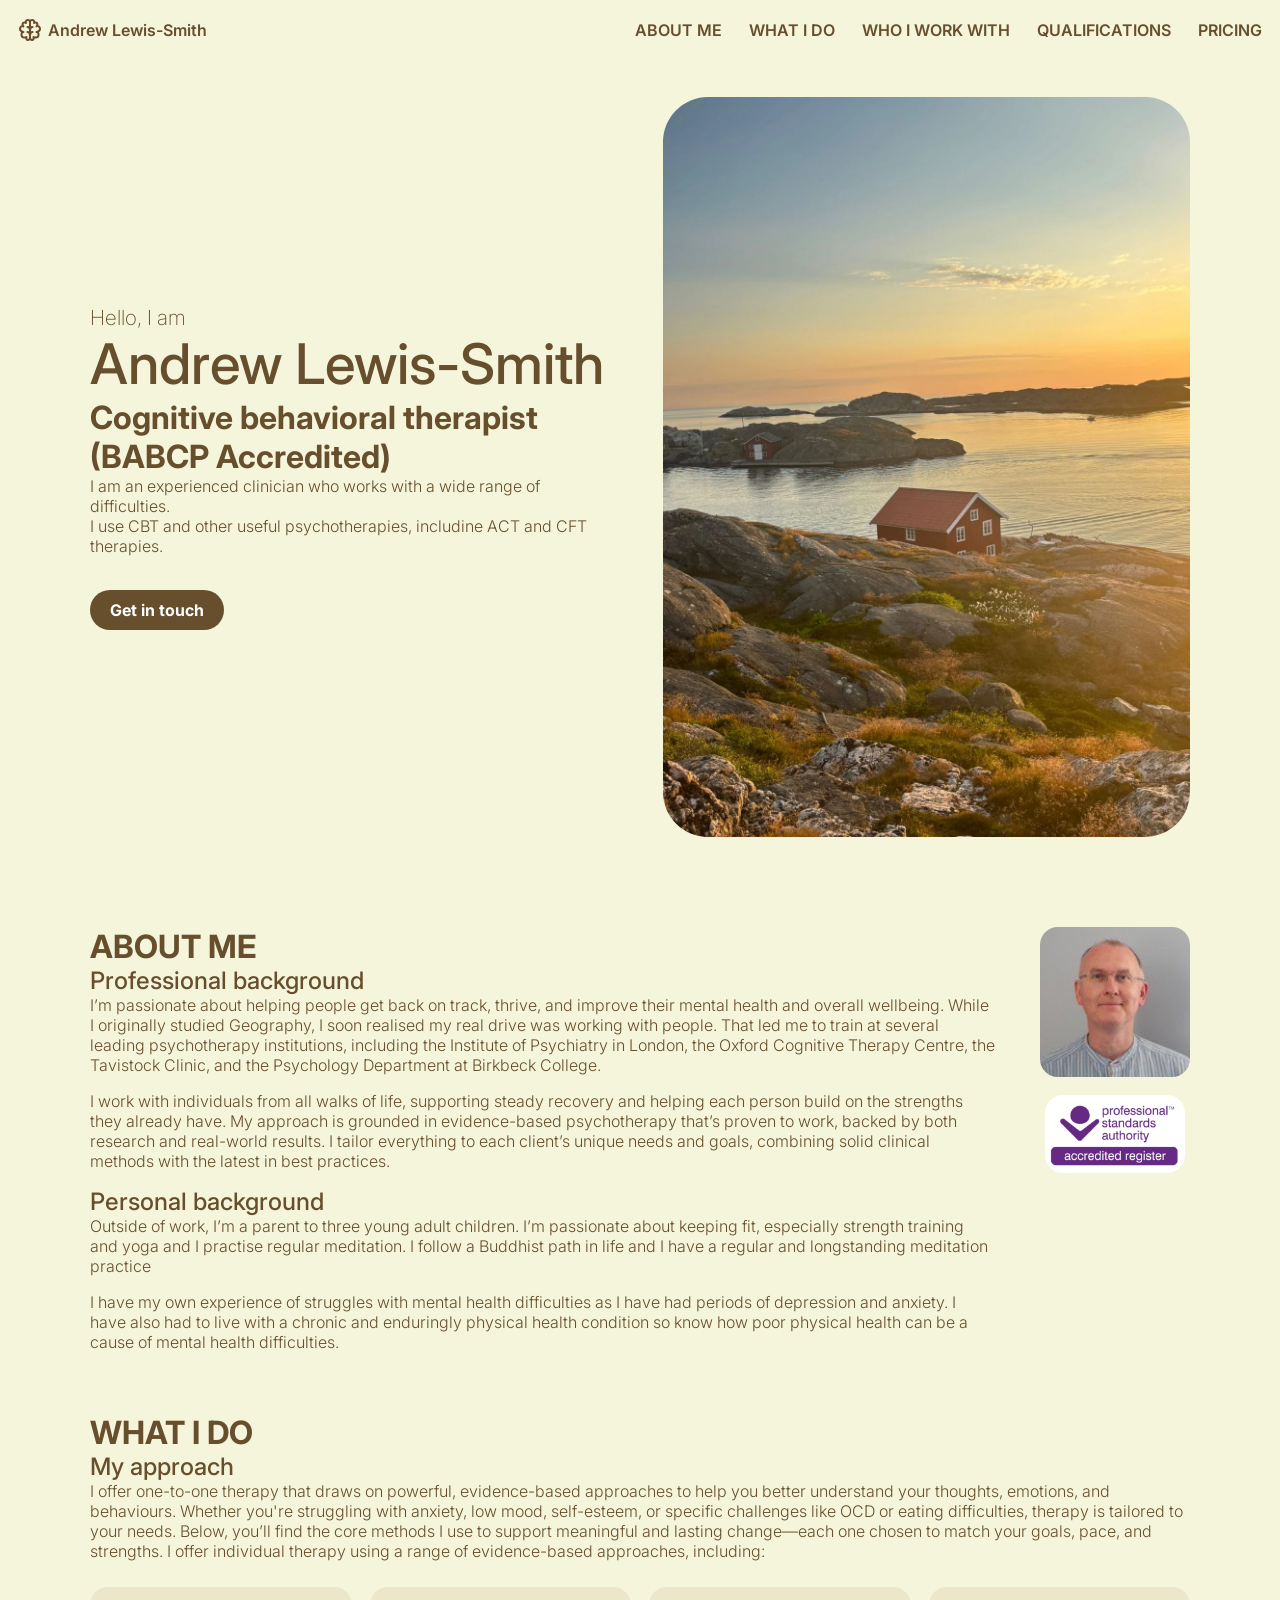
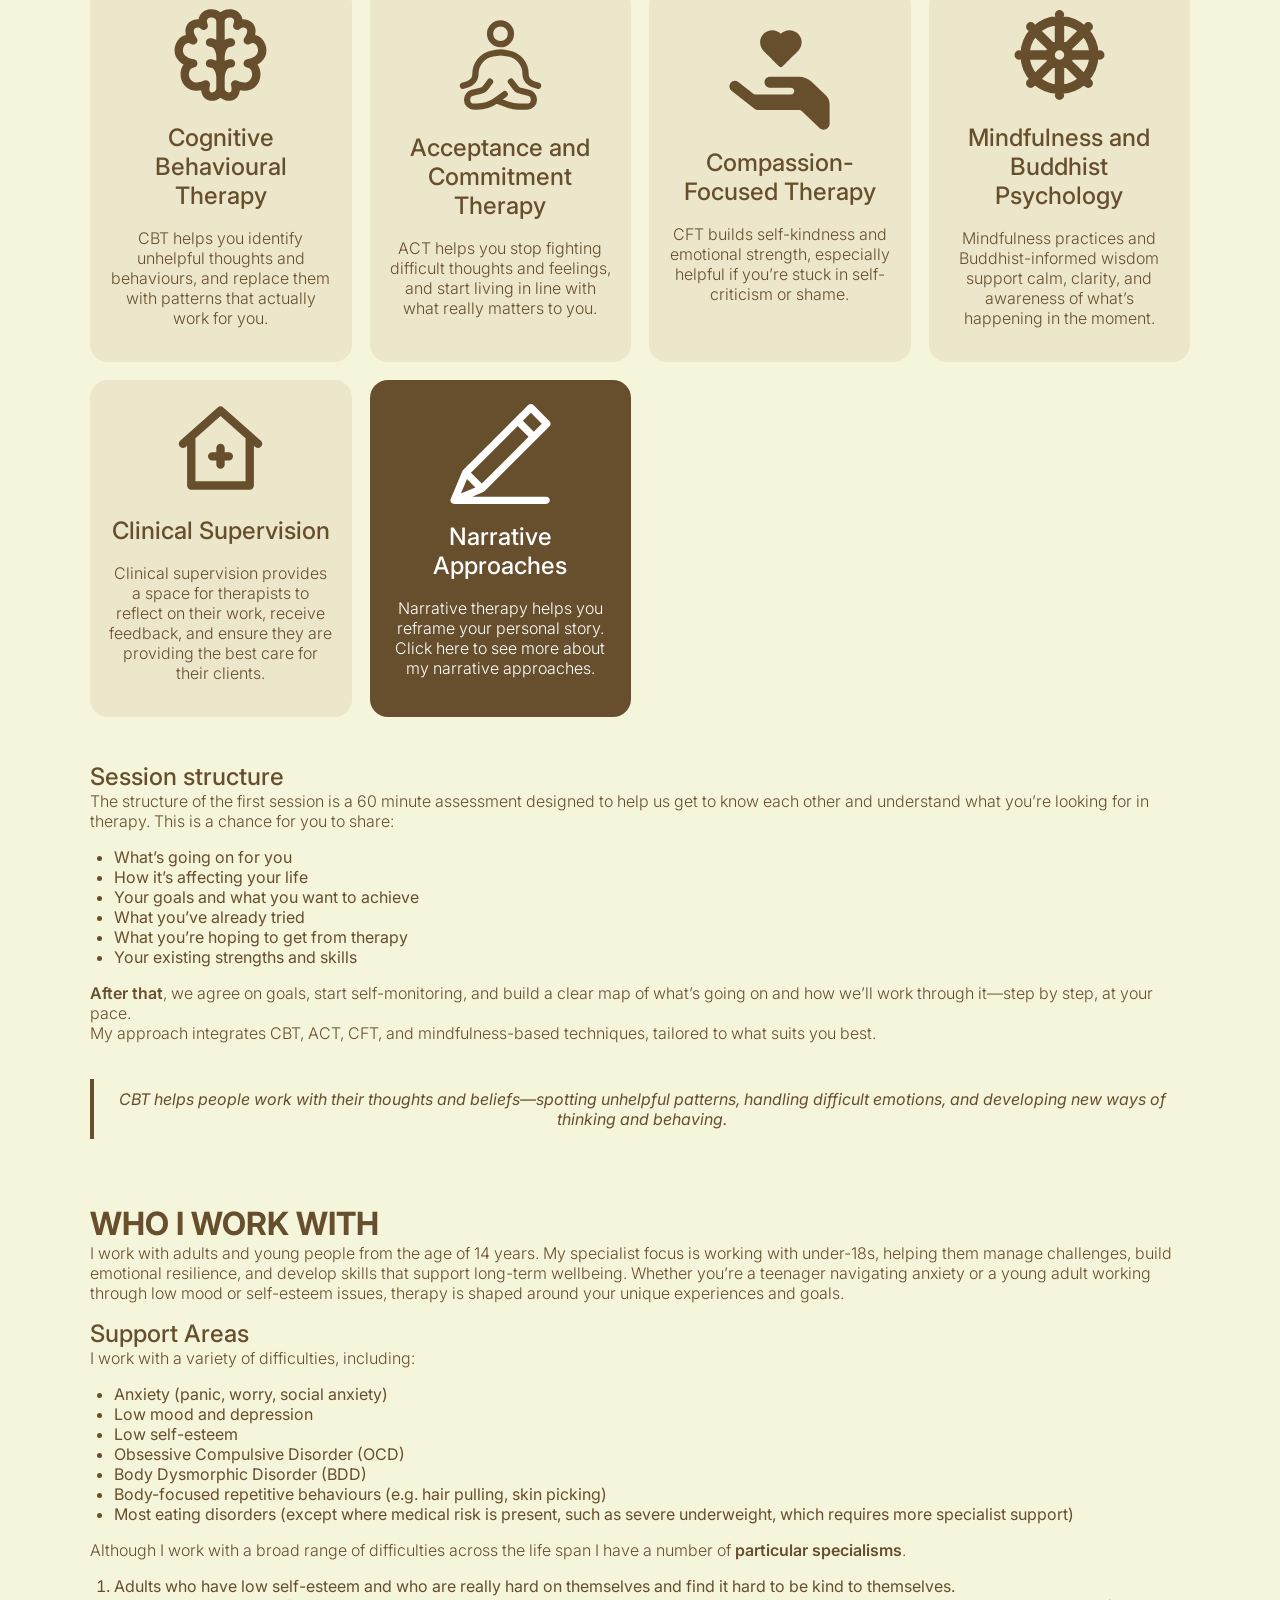
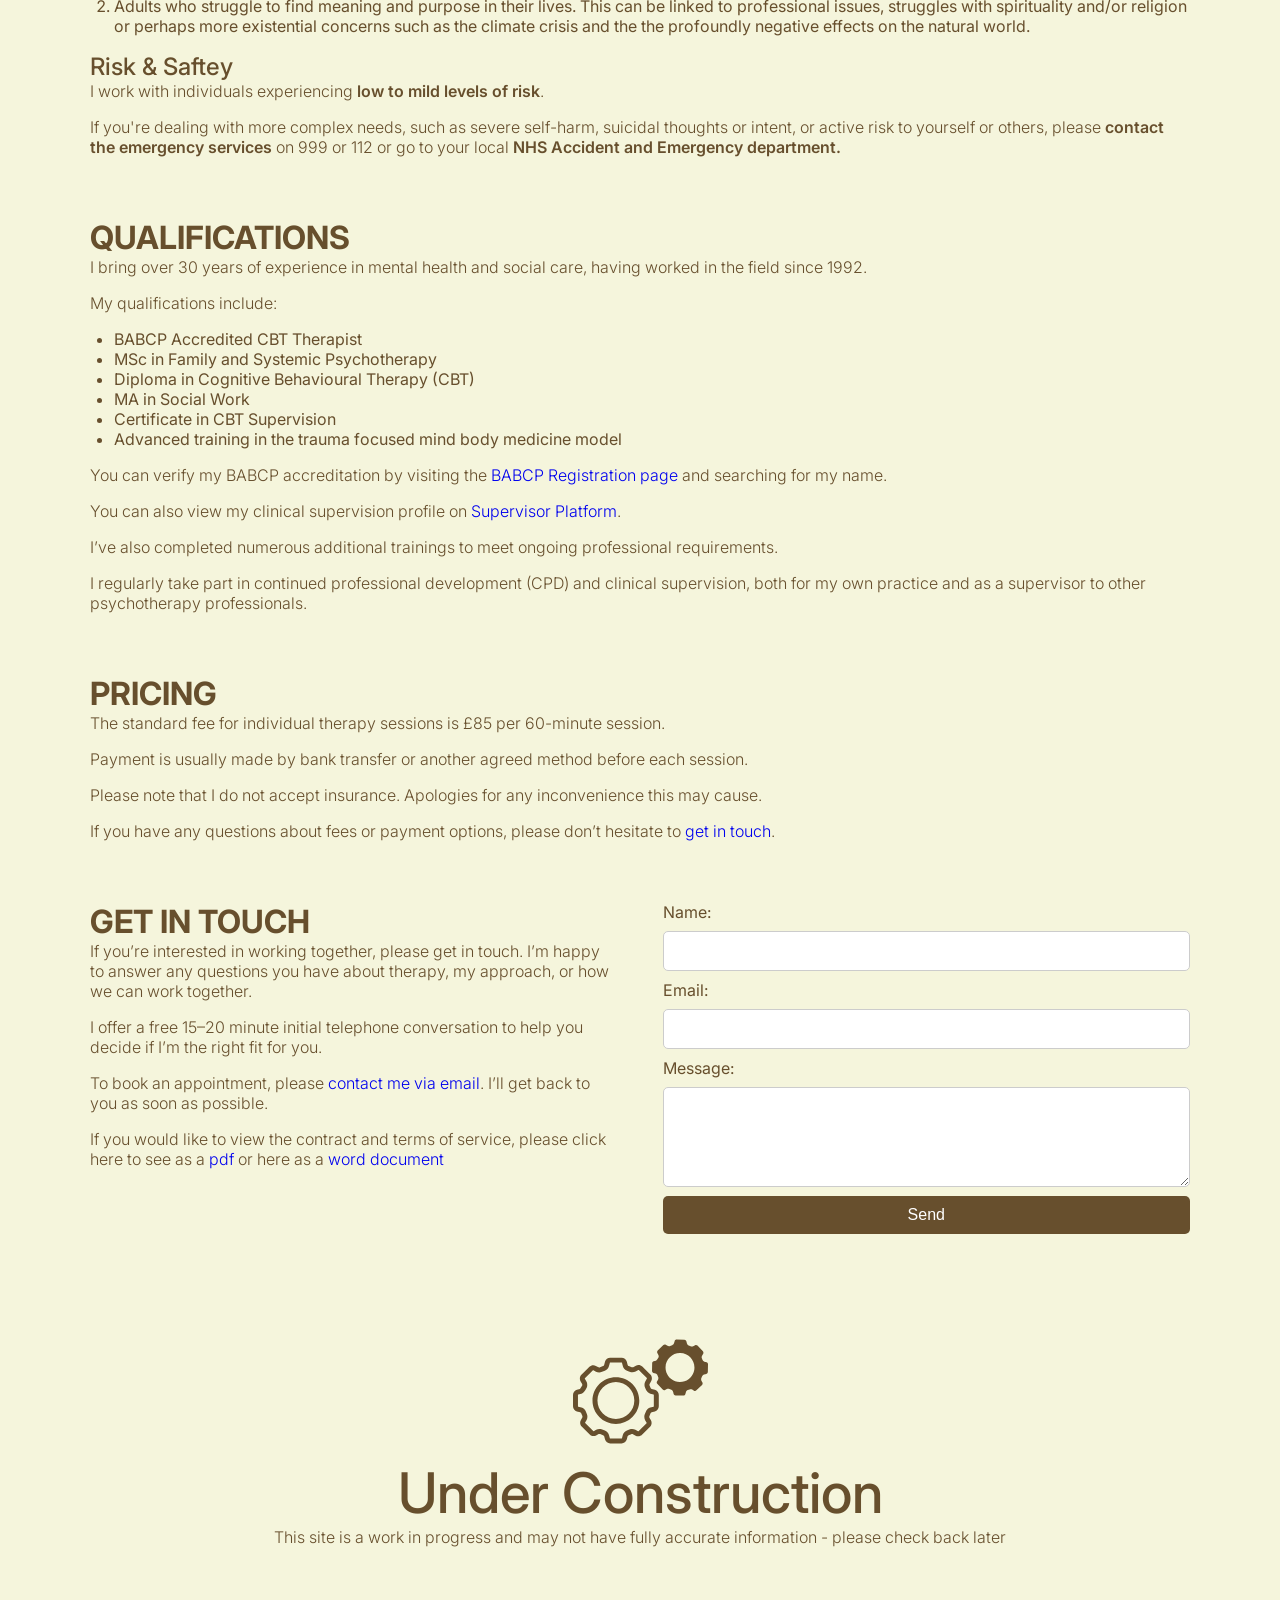
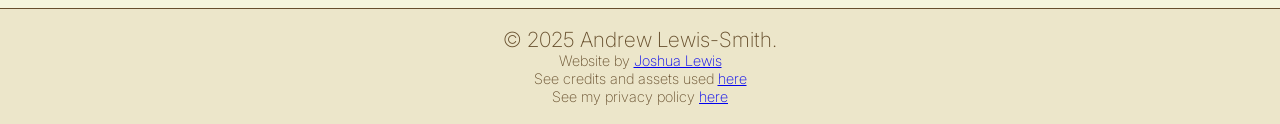
==== index.html @ 1a310224 "Imported from previous Repo" ====
<!DOCTYPE html>
<html lang="en">
<head>
    <meta charset="UTF-8">
    <meta name="viewport" content="width=device-width, initial-scale=1.0">
    <title>Andrew Lewis-Smith</title>
    <link rel="icon" href="assets/svg/brain.svg" type="image/svg+xml">

    <link rel="canonical" href="https://www.andrewlewissmith.com/">
    <meta property="og:type" content="website">
    <meta property="og:title" content="Andrew Lewis-Smith - BABCP Accredited Cognitive Behavioural Therapist (CBT)">
    <meta property="og:description" content="Andrew Lewis-Smith is a BABCP Accredited Cognitive Behavioural Therapist (CBT) based in the UK. He offers evidence-based therapy for anxiety, depression, OCD, low self-esteem, and more.">
    <meta property="og:url" content="https://www.andrewlewissmith.com/">

    <meta name="description" content="Andrew Lewis-Smith is a BABCP Accredited Cognitive Behavioural Therapist (CBT) based in the UK. He offers evidence-based therapy for anxiety, depression, OCD, low self-esteem, and more.">
    <meta name="keywords" content="Cognitive Behavioural Therapy, CBT, Andrew Lewis-Smith, Mental Health, Anxiety, Depression, OCD, Low Self-Esteem, Therapy, UK Therapist, Evidence-Based Therapy, Acceptance and Commitment Therapy, ACT, Compassion-Focused Therapy, CFT, Mindfulness, Clinical Supervision">
    <meta name="author" content="Andrew Lewis-Smith">
    <meta name="robots" content="index, follow">
    <meta name="googlebot" content="index, follow">
    <meta name="viewport" content="width=device-width, initial-scale=1.0">
    <meta name="developer" content="Joshua Lewis">

    <meta property="og:image" content="https://www.andrewlewissmith.com/assets/images/hero.webp">
    <meta property="og:image:alt" content="Andrew Lewis-Smith - Cognitive Behavioural Therapist">

    <!--inter-->
    <link rel="preconnect" href="https://fonts.googleapis.com">
    <link rel="preconnect" href="https://fonts.gstatic.com" crossorigin>
    <link href="https://fonts.googleapis.com/css2?family=Inter:ital,opsz,wght@0,14..32,100..900;1,14..32,100..900&display=swap" rel="stylesheet">

    <!--local styles-->
    <link rel="stylesheet" href="assets/styles/base.css?v=1">
    <link rel="stylesheet" href="assets/styles/home.css?v=4" defer>

    <script src="assets/scripts/navbar.js" defer></script>
    <script src="assets/scripts/navbarScrolling.js" defer></script>
    <script src="assets/scripts/getBlogs.js" defer></script>
</head>
<body>

    <header>
        <div><img src="assets/svg/brain.svg" alt="brain"><spam>Andrew Lewis-Smith</spam></div>

        <nav>
            <a href="#about-me">ABOUT ME</a>
            <a href="#what-i-do">WHAT I DO</a>
            <a href="#who-i-work-with">WHO I WORK WITH</a>
            <a href="#qualifications">QUALIFICATIONS</a>
            <a href="#pricing">PRICING</a>
        </nav>
    </header>
    
    <main>
        <section id="hero">
            <div class="heroText">
                <span>Hello, I am</span>
                <h1>Andrew Lewis-Smith</h1> 
                <h2>Cognitive behavioral therapist (BABCP Accredited) </h2>
                <p>I am an experienced clinician who works with a wide range of difficulties.<br>I use CBT and other useful psychotherapies, includine ACT and CFT therapies.</p>
                <a href = "#contact">Get in touch</a>
            </div>

            <figure class="heroImgContainer">
                <img class="heroImg" src="assets/images/hero.webp" alt="Andrew Lewis-Smith">
            </figure>

        </section>

        <section id="about-me">
            <div>
                <h2>ABOUT ME</h2>
                <h3>Professional background</h3>
                <p>I’m passionate about helping people get back on track, thrive, and improve their mental health and overall wellbeing. While I originally studied Geography, I soon realised my real drive was working with people. That led me to train at several leading psychotherapy institutions, including the Institute of Psychiatry in London, the Oxford Cognitive Therapy Centre, the Tavistock Clinic, and the Psychology Department at Birkbeck College.</p>
                <p>I work with individuals from all walks of life, supporting steady recovery and helping each person build on the strengths they already have. My approach is grounded in evidence-based psychotherapy that’s proven to work, backed by both research and real-world results. I tailor everything to each client’s unique needs and goals, combining solid clinical methods with the latest in best practices.</p>
                <h3>Personal background</h3>
                <p>Outside of work, I’m a parent to three young adult children. I’m passionate about keeping fit, especially strength training and yoga and I practise regular meditation. I follow a Buddhist path in life and I have a regular and longstanding meditation practice</p>
                <p>I have my own experience of struggles with mental health difficulties as I have had periods of depression and anxiety. I have also had to live with a chronic and enduringly physical health condition so know how poor physical health can be a cause of mental health difficulties. </p>
            </div>

            <figure class="about-media">
                <img class="profile-picture" src="assets/images/profile-picture.png" alt="Andrew Lewis-Smith">
                <div class="verification-seals">
                    <img class="psa-seal" src="assets/images/PSA-accredited.jpeg" alt="PSA Accredited Register quality mark">
                    <!-- Professional verification provided by Psychology Today -->
                    <a href="https://www.psychologytoday.com/profile/1376377" class="sx-verified-seal"></a>
                    <script type="text/javascript" src="https://member.psychologytoday.com/verified-seal.js" data-badge="13" data-id="1376377" data-code="aHR0cHM6Ly93d3cucHN5Y2hvbG9neXRvZGF5LmNvbS9hcGkvdmVyaWZpZWQtc2VhbC9zZWFscy8xMy9wcm9maWxlLzEzNzYzNzc/Y2FsbGJhY2s9c3hjYWxsYmFjaw=="></script>
                    <!-- End Verification -->
                </div>
            </figure>
        </section>


        
        <section id="what-i-do">
            <h2>WHAT I DO</h2>
            <h3>My approach</h3>
            <p>I offer one-to-one therapy that draws on powerful, evidence-based approaches to help you better understand your thoughts, emotions, and behaviours. Whether you're struggling with anxiety, low mood, self-esteem, or specific challenges like OCD or eating difficulties, therapy is tailored to your needs. Below, you’ll find the core methods I use to support meaningful and lasting change—each one chosen to match your goals, pace, and strengths. I offer individual therapy using a range of evidence-based approaches, including:</p>
            <div class="services">
                <div class="service">
                    <img src="assets/svg/brain.svg" alt="brain">
                    <h3>Cognitive Behavioural Therapy</h3>
                    <p>CBT helps you identify unhelpful thoughts and behaviours, and replace them with patterns that actually work for you.</p>
                </div>
                <div class="service">
                    <img src="assets/svg/meditation.svg" alt="meditation">
                    <h3>Acceptance and Commitment Therapy</h3>
                    <p>ACT helps you stop fighting difficult thoughts and feelings, and start living in line with what really matters to you.</p>
                </div>
                <div class="service">
                    <img src="assets/svg/compassion.svg" alt="compassion">
                    <h3>Compassion-Focused Therapy</h3>
                    <p>CFT builds self-kindness and emotional strength, especially helpful if you’re stuck in self-criticism or shame.</p>
                </div>
                <div class="service">
                    <img src="assets/svg/dharmachakra.svg" alt="dharmachakra">
                    <h3>Mindfulness and Buddhist Psychology</h3>
                    <p>Mindfulness practices and Buddhist-informed wisdom support calm, clarity, and awareness of what’s happening in the moment.</p>
                </div>
                <div class="service">
                    <img src="assets/svg/clinicSupervision.svg" alt="clinical supervision">
                    <h3>Clinical Supervision</h3>
                    <p>Clinical supervision provides a space for therapists to reflect on their work, receive feedback, and ensure they are providing the best care for their clients.</p>
                </div>
                <a class="service" style="background-color: #674F2D; color: white;" href="https://substack.com/@poetrymeditationmusings?r=4dsuav&utm_medium=ios&utm_source=profile0" target="_blank">
                    <img src="assets/svg/pen.svg" alt="pen" style="filter: brightness(0) invert(1);">
                    <h3>Narrative Approaches</h3>
                    <p>Narrative therapy helps you reframe your personal story. Click here to see more about my narrative approaches.</p>
                </a>
            </div>
            <h3>Session structure</h3>
            <p>The structure of the first session is a 60 minute assessment designed to help us get to know each other and understand what you’re looking for in therapy.
               This is a chance for you to share:</p>
            <ul>
                <li>What’s going on for you</li>
                <li>How it’s affecting your life</li>
                <li>Your goals and what you want to achieve</li>
                <li>What you’ve already tried</li>
                <li>What you’re hoping to get from therapy</li>
                <li>Your existing strengths and skills</li>
            </ul>

            <p><strong>After that</strong>, we agree on goals, start self-monitoring, and build a clear map of what’s going on and how we’ll work through it—step by step, at your pace.
                <br>My approach integrates CBT, ACT, CFT, and mindfulness-based techniques, tailored to what suits you best.</p>
            <div class="quote"><em>CBT helps people work with their thoughts and beliefs—spotting unhelpful patterns, handling difficult emotions, and developing new ways of thinking and behaving.</em></div>
        </section>


        
        <section id="who-i-work-with">
            <h2>WHO I WORK WITH</h2>
            <p>I work with adults and young people from the age of 14 years. My specialist focus is working with under-18s, helping them manage challenges, build emotional resilience, and develop skills that support long-term wellbeing. Whether you’re a teenager navigating anxiety or a young adult working through low mood or self-esteem issues, therapy is shaped around your unique experiences and goals.</p>
            
        

            <h3>Support Areas</h3>
            <p>I work with a variety of difficulties, including:</p>
            <ul>
                <li>Anxiety (panic, worry, social anxiety)</li>
                <li>Low mood and depression</li>
                <li>Low self-esteem</li>
                <li>Obsessive Compulsive Disorder (OCD)</li>
                <li>Body Dysmorphic Disorder (BDD)</li>
                <li>Body-focused repetitive behaviours (e.g. hair pulling, skin picking)</li>
                <li>Most eating disorders (except where medical risk is present, such as severe underweight, which requires more specialist support)</li>
            </ul>
            <p>Although I work with a broad range of difficulties across the life span I have a number of <strong>particular specialisms</strong>.</p>
            <ol>
                <li>Adults who have low self-esteem and who are really hard on themselves and find it hard to be kind to themselves.</li>
                <li>Adults who struggle to find meaning and purpose in their lives. This can be linked to professional issues, struggles with spirituality and/or religion or perhaps more existential concerns such as the climate crisis and the the profoundly negative effects on the natural world.</li>
            </ol>
            <p></p>
            
            <h3>Risk & Saftey</h3>
            <p>I work with individuals experiencing <strong>low to mild levels of risk</strong>.</p>
            <p>If you're dealing with more complex needs, such as severe self-harm, suicidal thoughts or intent, or active risk to yourself or others, please 
                <strong>contact the emergency services</strong> on 999 or 112 or go to your local <strong>NHS Accident and Emergency department.</strong></p>
        </section>



        <section id="qualifications">
            <h2>QUALIFICATIONS</h2>
            <p>I bring over 30 years of experience in mental health and social care, having worked in the field since 1992.</p>
            <p>My qualifications include:</p>
            <ul>
                <li>BABCP Accredited CBT Therapist</li>
                <li>MSc in Family and Systemic Psychotherapy</li>
                <li>Diploma in Cognitive Behavioural Therapy (CBT)</li>
                <li>MA in Social Work</li>
                <li>Certificate in CBT Supervision</li>
                <li>Advanced training in the trauma focused mind body medicine model</li>
            </ul>

            <p>You can verify my BABCP accreditation by visiting the <a href="https://portal.babcp.com/therapist/register" target="_blank" rel="noopener noreferrer">BABCP Registration page</a> and searching for my name.</p>
            <p>You can also view my clinical supervision profile on <a href="https://app.supervisorplatform.com/profile?uid=6zbHHDOYzlb1a4Pf7KgrTYG0W8X2" target="_blank" rel="noopener noreferrer">Supervisor Platform</a>.</p>

            <p>I’ve also completed numerous additional trainings to meet ongoing professional requirements.</p>
            <p>I regularly take part in continued professional development (CPD) and clinical supervision, both for my own practice and as a supervisor to other psychotherapy professionals.</p>
        </section>


        <section id="pricing">
            <h2>PRICING</h2>
            <p>The standard fee for individual therapy sessions is £85 per 60-minute session.</p>
            <p>Payment is usually made by bank transfer or another agreed method before each session.</p>
            <p>Please note that I do not accept insurance. Apologies for any inconvenience this may cause.</p>
            <p>If you have any questions about fees or payment options, please don’t hesitate to <a href="#contact">get in touch</a>.</p>
        </section>



        <section id="contact">
            <div class="dualContent">
                <h2>GET IN TOUCH</h2>
                <p>If you’re interested in working together, please get in touch. I’m happy to answer any questions you have about therapy, my approach, or how we can work together.</p>
                <p>I offer a free 15–20 minute initial telephone conversation to help you decide if I’m the right fit for you.</p>
                <p>To book an appointment, please <a href="mailto:andrew@lewissmiththerapy.co.uk">contact me via email</a>. I’ll get back to you as soon as possible.</p>
                <p>If you would like to view the contract and terms of service, please click here to see as a <a href="assets/docs/contract.pdf" target="_blank">pdf</a> or here as a <a href="assets/docs/contract.docx" target="_blank">word document</a></p>
            </div>
            <div class="dualContent">
                <div id="responseMessage" style="text-align: center; display: none"></div>
                <form id="contactForm" method="POST" action="https://api.lewiscoding.com/submit-form">
                    <input type="hidden" name="key" value=":$KgZqNS{u/*F!}+qNpVQ@;C[FpRyA">
                    <label for="name">Name:</label>
                    <input type="text" id="name" name="name" required>

                    <label for="email">Email:</label>
                    <input type="email" id="email" name="email" required>

                    <label for="message">Message:</label>
                    <textarea id="message" name="message" rows="4" required></textarea>

                    <button type="submit">Send</button>
                </form>
            </div>
        </section>

        <script>
            const form = document.getElementById('contactForm');
            const responseDiv = document.getElementById('responseMessage');

            form.addEventListener('submit', async (e) => {
                e.preventDefault(); // stop normal form submit

                responseDiv.style.display = 'none'; // hide old messages

                const formData = new FormData(form);
                const data = Object.fromEntries(formData.entries()); // convert to object

                try {
                    const res = await fetch(form.action, {
                        method: 'POST',
                        headers: { 'Content-Type': 'application/json' },
                        body: JSON.stringify(data)
                    });
                    if (res.status === 204) {
                        responseDiv.style.color = 'red';
                        responseDiv.textContent = 'Bot submission detected, please email me directly if you wish to get in touch.';
                    } else if (res.ok) {
                        responseDiv.textContent = 'Form submitted successfully';
                    } else if (res.status === 404) {
                        responseDiv.style.color = 'red';
                        responseDiv.textContent = 'Form not found (404). Check your form key.';
                    } else {
                        responseDiv.style.color = 'red';
                        responseDiv.textContent = `Error: ${res.status} ${res.statusText}`;
                    }
                } catch (err) {
                    responseDiv.style.color = 'red';
                    responseDiv.textContent = 'Network error. Try again later.';
                }

                responseDiv.style.display = 'block';
            });
            </script>

        <section id="blogs">
            <!-- Blog posts will be dynamically inserted here -->
        </section>




        <section style = "display: flex; justify-content: center; align-items: center; flex-direction: column;">
            <!--temporary code - loading cogs-->
            <style>
                @keyframes spinClockwise {
                    0% { transform: rotate(0deg); }
                    100% { transform: rotate(360deg); }
                }

                @keyframes spinCounterClockwise {
                    0% { transform: rotate(0deg); }
                    100% { transform: rotate(-360deg); }
                }
            </style>
            <div style ="height: 15vh; position: relative; aspect-ratio: 1;">
                <img src="assets/svg/bigCog.svg" style="position: absolute;height: 100%;width: 100%;animation: spinCounterClockwise 2s linear infinite; transform-origin: 31.7% 56.65%;">
                <img src="assets/svg/smallCog.svg" style="height: 100%;width: 100%; animation: spinClockwise 3s linear infinite;  transform-origin: 79.15% 32.15%;">
            </div>
            <!--temporary code end-->
            <h1>Under Construction</h1>
            <p>This site is a work in progress and may not have fully accurate information - please check back later</p>
            
        </section>
    </main>
    
    <footer>
        <span>&copy; 2025 Andrew Lewis-Smith.</span>
        <span style="zoom: 0.7;">Website by <a href = "https://www.lewiscoding.com/web">Joshua Lewis</a></span>
        <span style="zoom: 0.7;">See credits and assets used <a href="credits/">here</a></span>
        <span style="zoom: 0.7;">See my privacy policy <a href="assets/docs/privacy-policy.pdf">here</a></span>
    </footer>

</body>
</html>
---- assets/styles/base.css ----
html { scroll-behavior: smooth; }
body { background-color: #F5F5DC; font-family: 'Inter', 'inter', sans-serif; color: #674F2D; }
* { margin: 0; padding: 0; border: 0; font-size: 100%; vertical-align: baseline; text-decoration: none; box-sizing: border-box;}

h1 { font-size: 3.5rem; font-weight: 500; }
h2 { font-size: 2rem; font-weight: 700; }
h3 { font-size: 1.5rem; font-weight: 500; }
h4 { font-size: 1rem; font-weight: 500; }
p { font-size: 1rem; font-weight: 300; padding: 0 0 1rem 0; }

strong { font-weight: 600; }
span { font-size: 1.3rem; font-weight: 200; }

ul { font-size: 1rem; font-weight: normal; list-style: unset; padding-bottom: 1rem; margin: 0; }
ul, ol { padding-left: 1.5rem; }

section { text-align: left; display: flex; justify-content: center; align-items: left; flex-direction: column; margin: 5vh 10vh; overflow: hidden; }

.quote { width: 100%; text-align: center; border-left: 4px solid #674F2D; padding: 10px 20px; margin: 20px 0; background-color: #F5F5DC; box-sizing: border-box; }

header { height: 70px; width: 100%; padding: 0 2vh; font-weight: 600; position: fixed; top: 0; left: 0; z-index: 1000; box-sizing: border-box; display: flex; align-items: center; justify-content: space-between; transition: all 0.3s ease; }
header div { display: flex; align-items: center; justify-content: flex-start; gap: 0.5ch; }
header div img { height: 1.5rem; }

nav { display: flex; flex-direction: row; gap: 3vh; }
nav a { text-decoration: none; color: #674F2D; text-underline-offset: 0px; }
nav a:hover { color: #a57430; }
nav a.active { text-decoration: underline; text-underline-offset: 4px; text-decoration-thickness: 1.4px; }

footer { display: flex; align-items: center; flex-direction: column; justify-content: center; border-top: #674F2D 1px solid; background-color: #e0d2b371; padding: 2vh; }
footer a { text-decoration: underline; }

@media (max-width: 1000px) { section { margin: 5vh; } }
@media (max-width: 768px) { section { margin: 3vh; } nav { display: none; } }
---- assets/styles/home.css ----
#hero { display: flex; height: 100%; margin: calc(70px + 3vh) 10vh 10vh 10vh; gap: 5vh; box-sizing: border-box; justify-content: space-between; flex-direction: row; text-align: unset; border: unset; padding: unset; background-color: unset; }
.heroText { width: 50%; display: flex; flex-direction: column; align-items: flex-start; justify-content: center; }
.heroText a { color: white; background-color: #674F2D; padding: 10px 20px; border-radius: 2rem; font-weight: bold; font-size: 1rem; transition: background-color 0.3s ease; margin-top: 2vh; }
.heroText a:hover { background-color: #9D825D; }
.heroImgContainer { width: 50%; display: flex; align-items: center; justify-content: center; overflow: hidden; box-sizing: border-box; }
.heroImg { width: 100%; height: 100%; border-radius: 5vh; object-fit: cover; }


#about-me { display: flex; flex-direction: row; justify-content: center; align-items: top; gap: 5vh; }
#about-me img { border-radius: 2vh; }
.about-media { display: flex; flex-direction: column; align-items: center; gap: 2vh; flex-shrink: 0; }
.about-media .profile-picture { max-width: 260px; }
.verification-seals { display: flex; flex-direction: column; align-items: center; gap: 1.5vh; width: 100%; }
.verification-seals .psa-seal { width: 140px; max-width: 100%; height: auto; background-color: white; }


.services { display: grid; grid-template-columns: repeat(auto-fit, minmax(250px, 1fr)); gap: 2vh; margin: 10px 0 5vh 0; }
.service { display: flex; flex-direction: column; align-items: center; justify-content: center; gap: 2vh; text-align: center; background-color: #e0d2b371; border-radius: 2vh; padding: 2vh; box-sizing: border-box; overflow: visible; }
.service img { width: 50%; max-height: 100px; }


#contact { display: flex; flex-direction: row; justify-content: center; align-items: flex-start; gap: 5vh; }
.dualContent { flex: 1; display: flex; flex-direction: column; }
.dualContent > form { display: flex; flex-direction: column; gap: 1vh; }
.dualContent > form input, .dualContent > form textarea { padding: 10px; border: 1px solid #ccc; border-radius: 5px; font-size: 1rem; }
.dualContent > form button { padding: 10px; border: none; border-radius: 5px; background-color: #674F2D; color: white; font-size: 1rem; cursor: pointer; transition: background-color 0.3s ease; }
.dualContent > form button:hover { background-color: #9D825D; }
.dualContent > form textarea { resize: vertical; min-height: 100px; }


.blog { border-radius: 10px; padding: 15px; margin-bottom: 20px; box-shadow: 0 2px 5px rgba(0,0,0,0.1); background-color: #e0d2b371; }


@media (max-width: 768px) {
    #about-me { flex-direction: column; align-items: flex-start; gap: 1vh; }
    .about-media { align-items: flex-start; }
    #hero { flex-direction: column; margin: 70px 5vh 5vh 5vh; }
    .heroImgContainer { width: 100%; margin: 0; }
    .heroText { width: 100%; margin: 5vh 0 0 0; }
    #contact { flex-direction: column; gap: 2vh; }
    .dualContent { width: 100%; }
}

@media (min-width: 1280px) {
    #hero { height: calc(100vh - 70px - 10vh); justify-content: center; }
    .heroImg { width: 100%; height: 100%; }
}
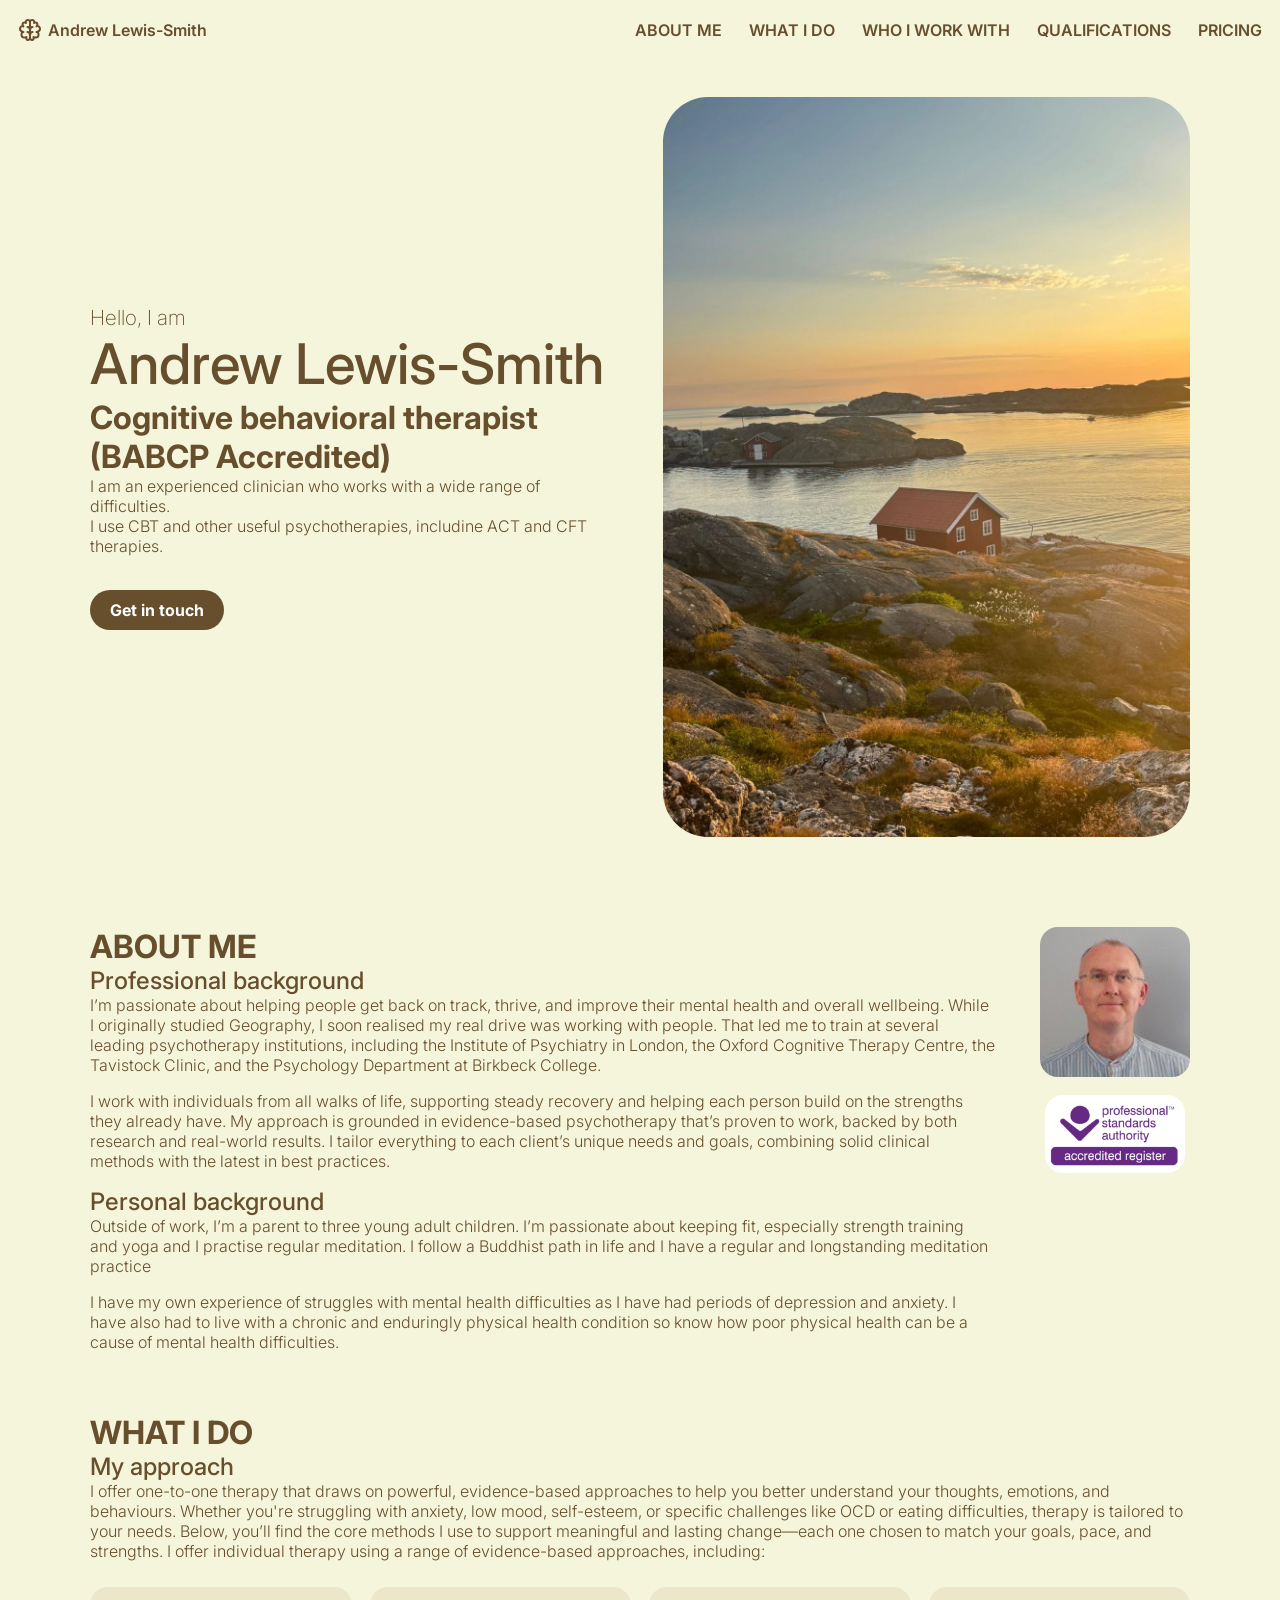
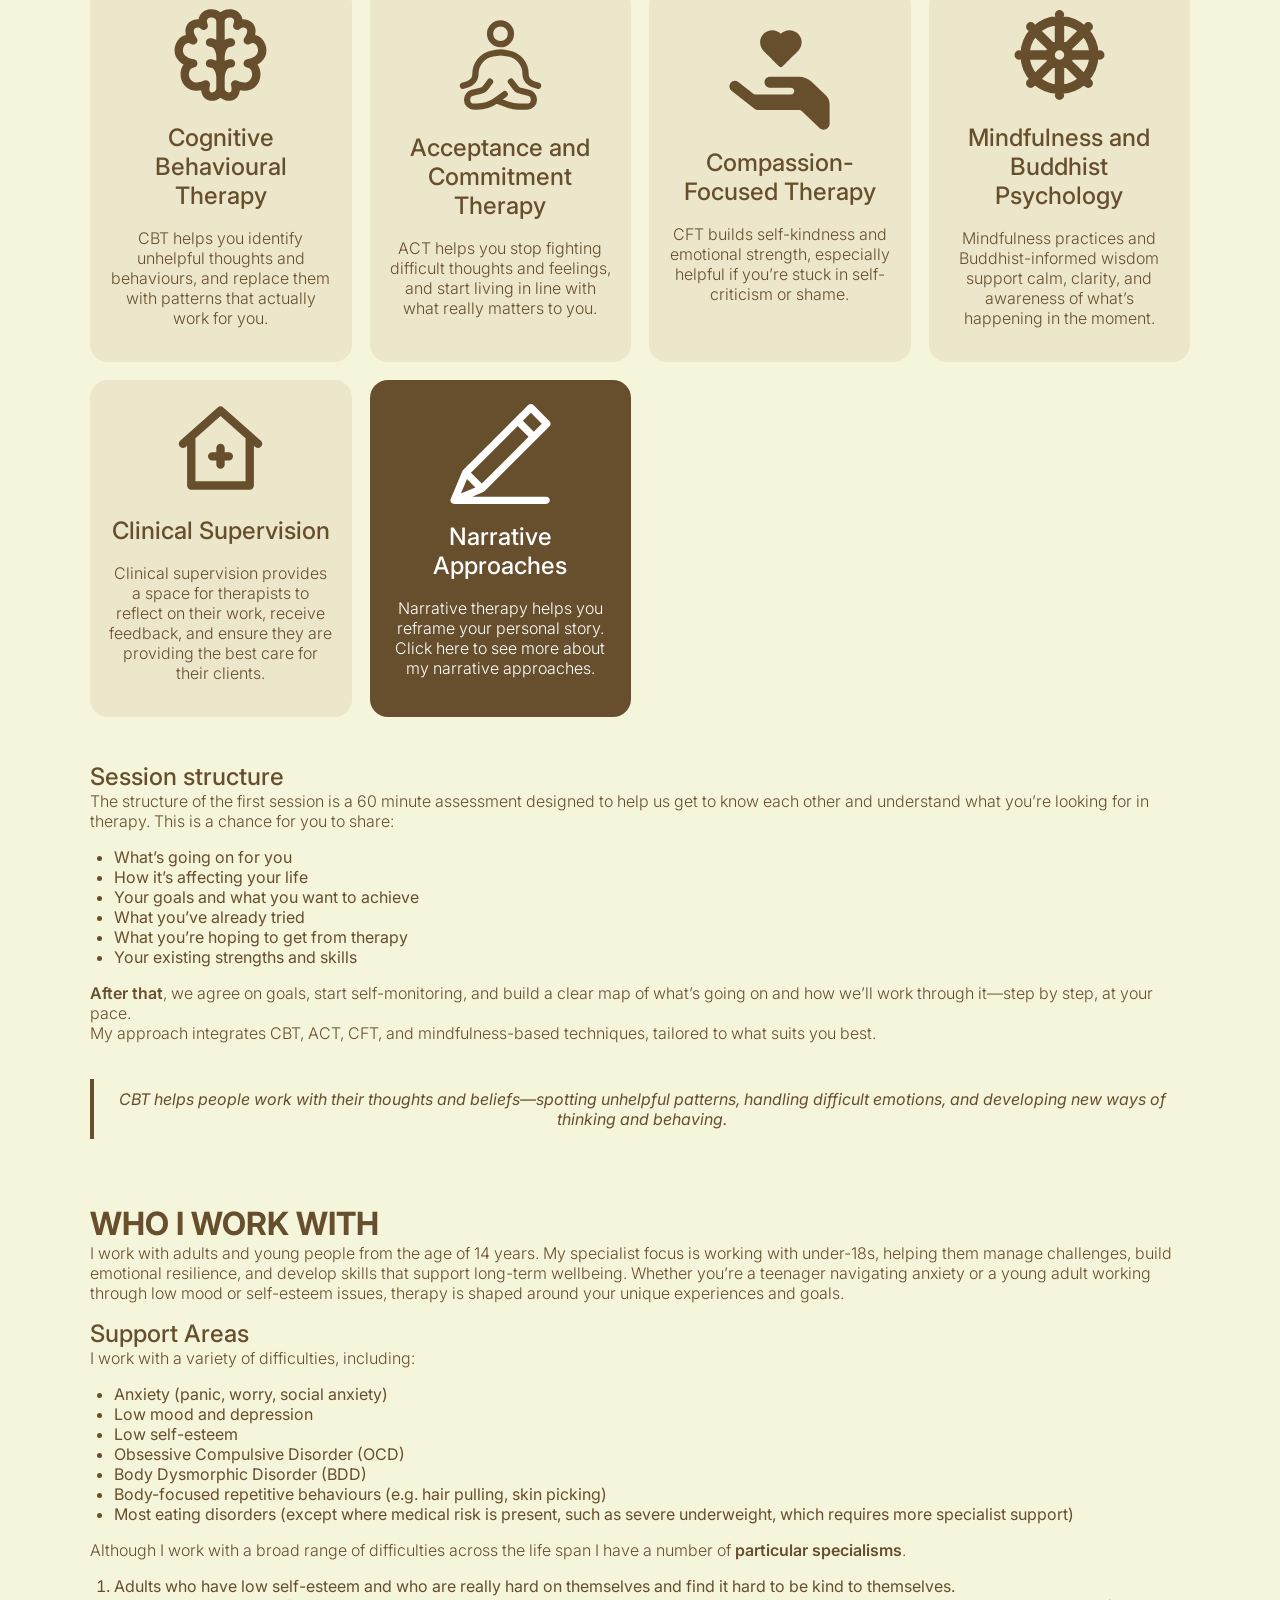
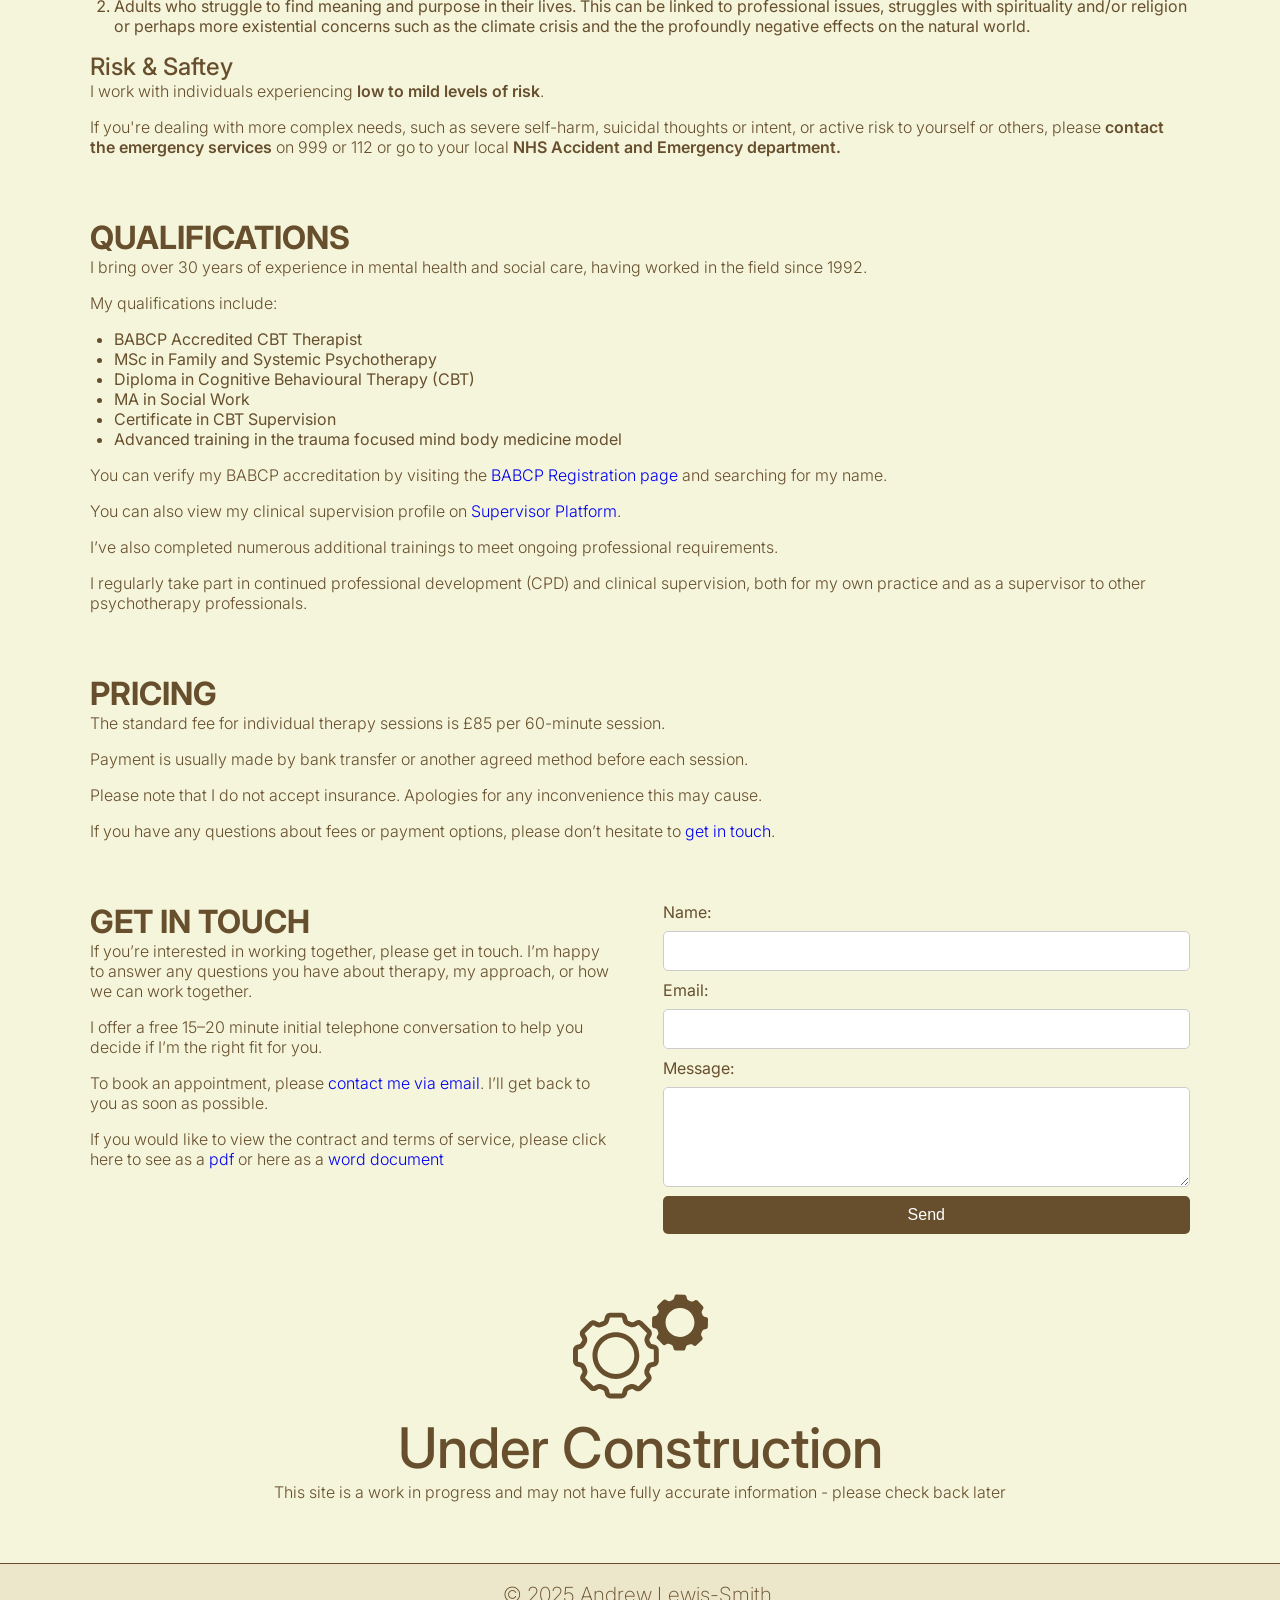
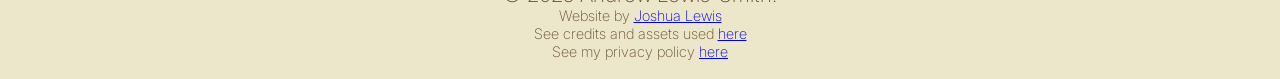
==== commit 25123917: "Removed Blog Functionality" ====
--- a/index.html
+++ b/index.html
@@ -34,7 +34,6 @@
 
     <script src="assets/scripts/navbar.js" defer></script>
     <script src="assets/scripts/navbarScrolling.js" defer></script>
-    <script src="assets/scripts/getBlogs.js" defer></script>
 </head>
 <body>
 
@@ -274,13 +273,6 @@
             });
             </script>
 
-        <section id="blogs">
-            <!-- Blog posts will be dynamically inserted here -->
-        </section>
-
-
-
-
         <section style = "display: flex; justify-content: center; align-items: center; flex-direction: column;">
             <!--temporary code - loading cogs-->
             <style>
